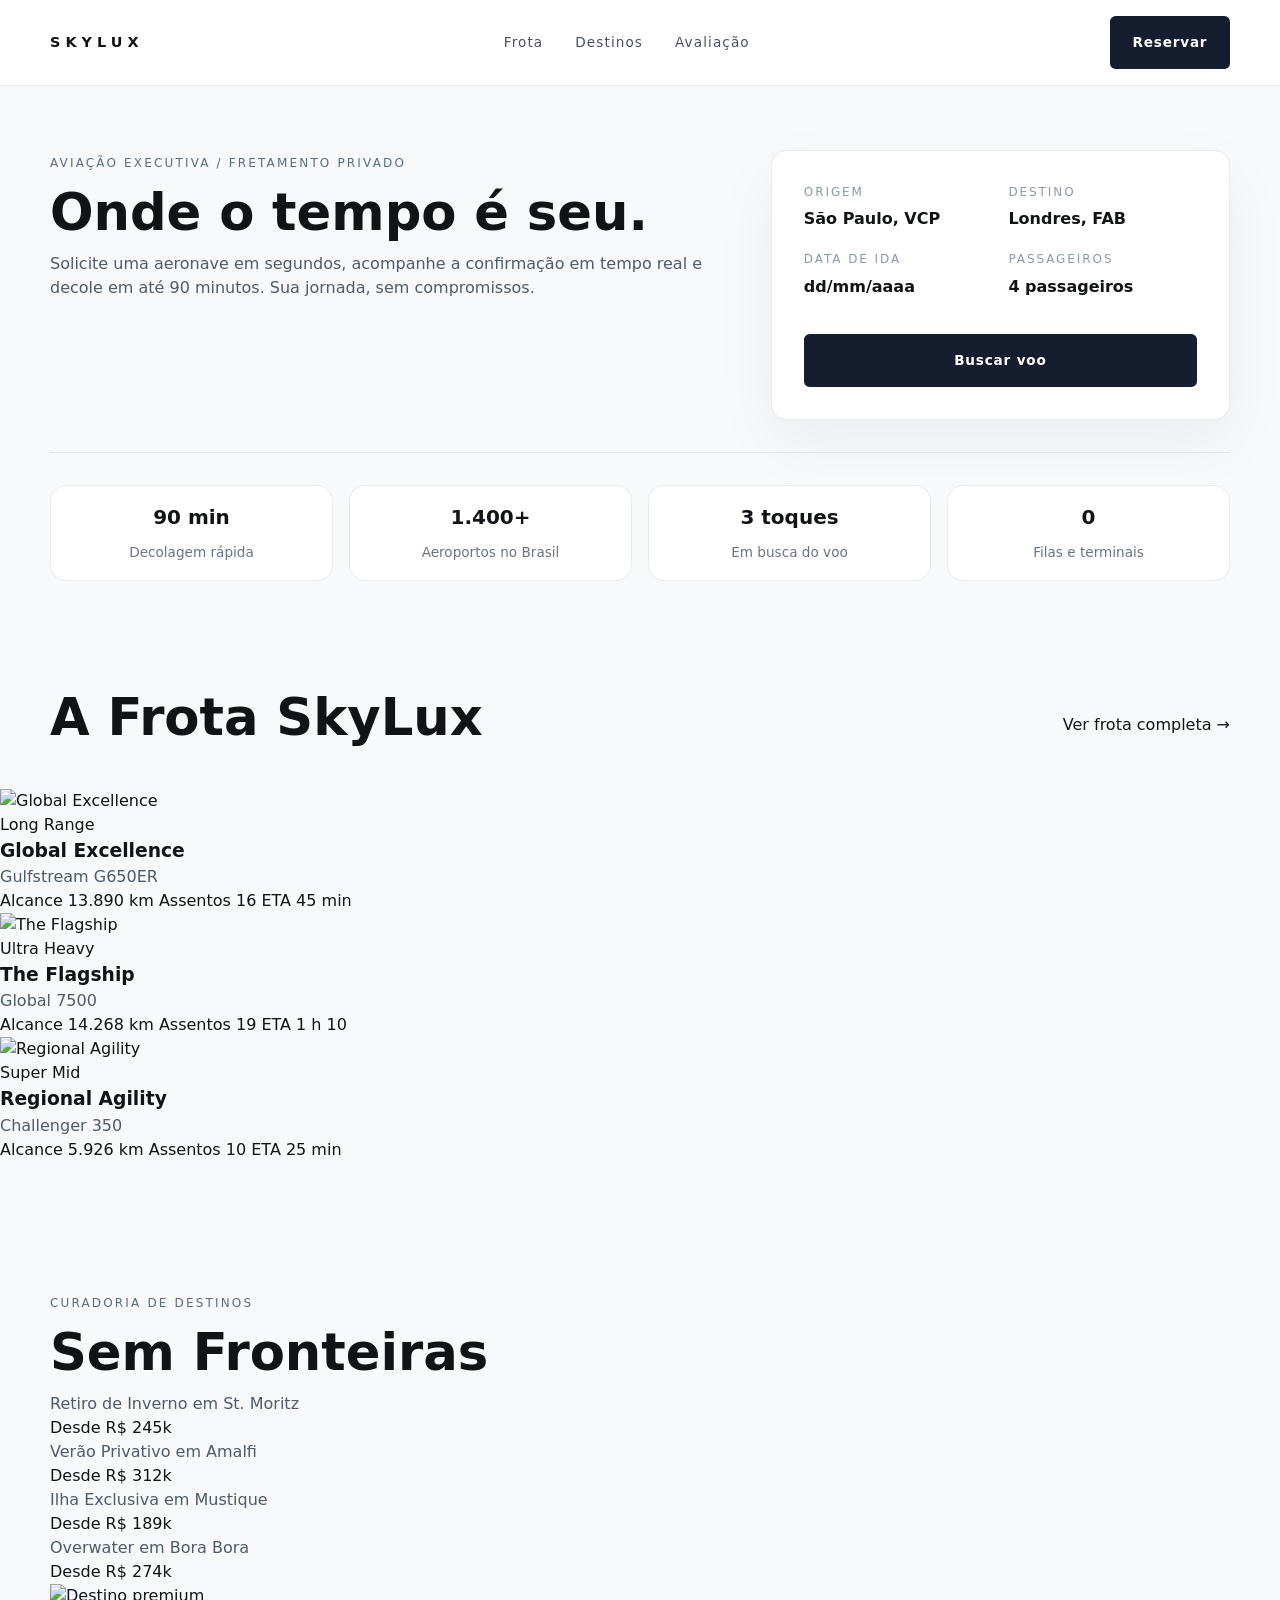
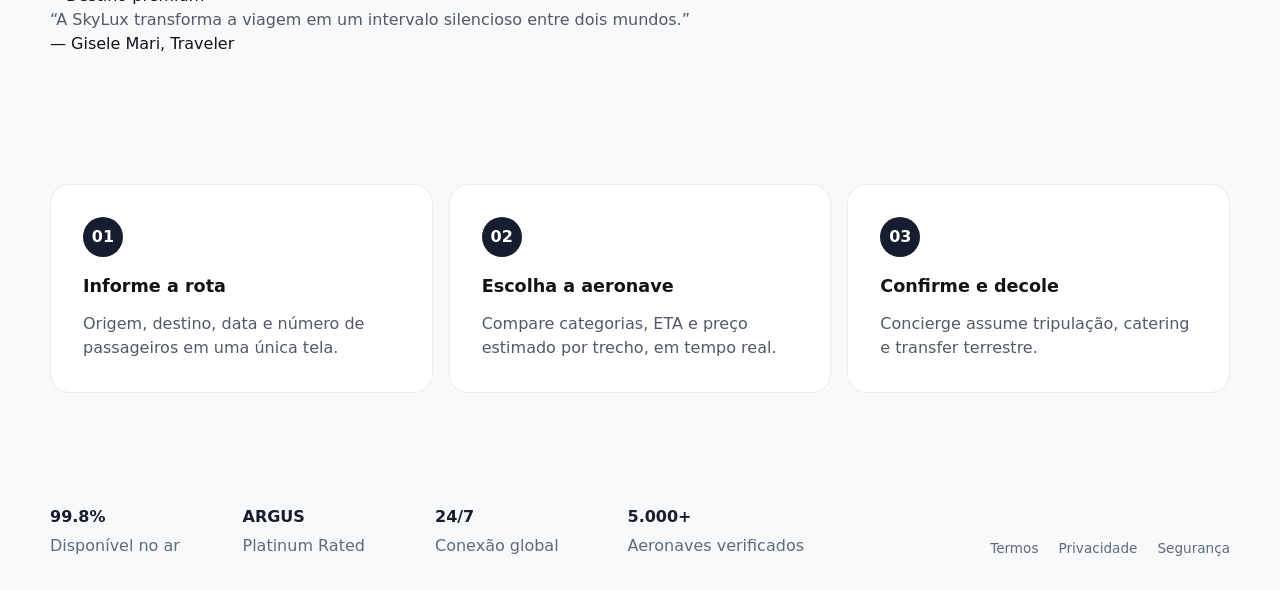
==== Home/index.html @ 11ca6bd5 "Organização e Adição de Paginas" ====
<!DOCTYPE html>
<html lang="pt-BR">
<head>
  <meta charset="UTF-8">
  <meta name="viewport" content="width=device-width, initial-scale=1.0">
  <title>SkyLux | Aviação Executiva</title>
  <link rel="stylesheet" href="style.css">
</head>
<body>
  <header class="site-header">
    <div class="container header-inner">
      <div class="brand">SKYLUX</div>
      <nav class="main-nav">
        <a href="#frota">Frota</a>
        <a href="#destinos">Destinos</a>
        <a href="#avaliacao">Avaliação</a>
      </nav>
      <a class="button button-primary" href="#reservar">Reservar</a>
    </div>
  </header>

  <main>
    <section class="hero">
      <div class="container hero-grid">
        <div class="hero-copy">
          <span class="label">Aviação executiva / fretamento privado</span>
          <h1>Onde o tempo é seu.</h1>
          <p>Solicite uma aeronave em segundos, acompanhe a confirmação em tempo real e decole em até 90 minutos. Sua jornada, sem compromissos.</p>
        </div>

        <div class="hero-panel" id="reservar">
          <div class="form-row">
            <div>
              <span class="field-label">Origem</span>
              <strong>São Paulo, VCP</strong>
            </div>
            <div>
              <span class="field-label">Destino</span>
              <strong>Londres, FAB</strong>
            </div>
          </div>
          <div class="form-row">
            <div>
              <span class="field-label">Data de ida</span>
              <strong>dd/mm/aaaa</strong>
            </div>
            <div>
              <span class="field-label">Passageiros</span>
              <strong>4 passageiros</strong>
            </div>
          </div>
          <a class="button button-secondary" href="#frota">Buscar voo</a>
        </div>
      </div>

      <div class="container hero-stats">
        <div class="stat">
          <strong>90 min</strong>
          <span>Decolagem rápida</span>
        </div>
        <div class="stat">
          <strong>1.400+</strong>
          <span>Aeroportos no Brasil</span>
        </div>
        <div class="stat">
          <strong>3 toques</strong>
          <span>Em busca do voo</span>
        </div>
        <div class="stat">
          <strong>0</strong>
          <span>Filas e terminais</span>
        </div>
      </div>
    </section>
  
<section class="section" id="frota">
      <div class="container section-header">
        <h2>A Frota SkyLux</h2>
        <a class="link-small" href="#">Ver frota completa →</a>
      </div>

      <div class="fleet-grid">
        <article class="fleet-card">
          <img src="https://images.unsplash.com/photo-1502920917128-1aa500764b0b?auto=format&fit=crop&w=900&q=80" alt="Global Excellence">
          <div class="fleet-content">
            <div class="fleet-tag">Long Range</div>
            <h3>Global Excellence</h3>
            <p>Gulfstream G650ER</p>
            <div class="fleet-meta">
              <span>Alcance 13.890 km</span>
              <span>Assentos 16</span>
              <span>ETA 45 min</span>
            </div>
          </div>
        </article>

        <article class="fleet-card">
          <img src="https://images.unsplash.com/photo-1526861712358-4b98e83f4d8f?auto=format&fit=crop&w=900&q=80" alt="The Flagship">
          <div class="fleet-content">
            <div class="fleet-tag">Ultra Heavy</div>
            <h3>The Flagship</h3>
            <p>Global 7500</p>
            <div class="fleet-meta">
              <span>Alcance 14.268 km</span>
              <span>Assentos 19</span>
              <span>ETA 1 h 10</span>
            </div>
          </div>
        </article>

        <article class="fleet-card">
          <img src="https://images.unsplash.com/photo-1504196606672-aef5c9cefc92?auto=format&fit=crop&w=900&q=80" alt="Regional Agility">
          <div class="fleet-content">
            <div class="fleet-tag">Super Mid</div>
            <h3>Regional Agility</h3>
            <p>Challenger 350</p>
            <div class="fleet-meta">
              <span>Alcance 5.926 km</span>
              <span>Assentos 10</span>
              <span>ETA 25 min</span>
            </div>
          </div>
        </article>
      </div>
    </section>

    <section class="section section-dark" id="destinos">
      <div class="container destino-grid">
        <div class="destino-copy">
          <span class="label label-light">Curadoria de Destinos</span>
          <h2>Sem Fronteiras</h2>
          <div class="destino-list">
            <div>
              <p class="destino-title">Retiro de Inverno em St. Moritz</p>
              <span>Desde R$ 245k</span>
            </div>
            <div>
              <p class="destino-title">Verão Privativo em Amalfi</p>
              <span>Desde R$ 312k</span>
            </div>
            <div>
              <p class="destino-title">Ilha Exclusiva em Mustique</p>
              <span>Desde R$ 189k</span>
            </div>
            <div>
              <p class="destino-title">Overwater em Bora Bora</p>
              <span>Desde R$ 274k</span>
            </div>
          </div>
        </div>

        <div class="destino-media">
          <img src="https://images.unsplash.com/photo-1500530855697-b586d89ba3ee?auto=format&fit=crop&w=700&q=80" alt="Destino premium">
          <div class="quote-card">
            <p>“A SkyLux transforma a viagem em um intervalo silencioso entre dois mundos.”</p>
            <span>— Gisele Mari, Traveler</span>
          </div>
        </div>
      </div>
    </section>

    <section class="section steps-section">
      <div class="container steps-grid">
        <article class="step-card">
          <span class="step-number">01</span>
          <h3>Informe a rota</h3>
          <p>Origem, destino, data e número de passageiros em uma única tela.</p>
        </article>
        <article class="step-card">
          <span class="step-number">02</span>
          <h3>Escolha a aeronave</h3>
          <p>Compare categorias, ETA e preço estimado por trecho, em tempo real.</p>
        </article>
        <article class="step-card">
          <span class="step-number">03</span>
          <h3>Confirme e decole</h3>
          <p>Concierge assume tripulação, catering e transfer terrestre.</p>
        </article>
      </div>
    </section>
  </main>
 
  <footer class="site-footer">
    <div class="container footer-grid">
      <div class="footer-stats">
        <div>
          <strong>99.8%</strong>
          <span>Disponível no ar</span>
        </div>
        <div>
          <strong>ARGUS</strong>
          <span>Platinum Rated</span>
        </div>
        <div>
          <strong>24/7</strong>
          <span>Conexão global</span>
        </div>
        <div>
          <strong>5.000+</strong>
          <span>Aeronaves verificados</span>
        </div>
      </div>
      <div class="footer-links">
        <a href="#">Termos</a>
        <a href="#">Privacidade</a>
        <a href="#">Segurança</a>
      </div>
    </div>
  </footer>
</body>
</html>
---- Home/style.css ----
* {
  box-sizing: border-box;
  margin: 0;
  padding: 0;
}

:root {
  color-scheme: light;
  font-family: Inter, system-ui, -apple-system, BlinkMacSystemFont, "Segoe UI", sans-serif;
  color: #111316;
  background: #f7f9fb;
  font-size: 16px;
  line-height: 1.5;
}

body {
  min-height: 100vh;
  background: #f7f9fb;
}

img {
  display: block;
  max-width: 100%;
}

.container {
  width: min(1180px, calc(100% - 2rem));
  margin: 0 auto;
}

.site-header {
  position: sticky;
  top: 0;
  z-index: 10;
  background: rgba(255, 255, 255, 0.95);
  backdrop-filter: blur(14px);
  border-bottom: 1px solid rgba(17, 19, 22, 0.08);
}

.header-inner {
  display: flex;
  align-items: center;
  justify-content: space-between;
  gap: 1rem;
  padding: 1rem 0;
}

.brand {
  font-weight: 700;
  letter-spacing: 0.35em;
  text-transform: uppercase;
  font-size: 0.9rem;
}

.main-nav {
  display: flex;
  align-items: center;
  gap: 2rem;
}

.main-nav a,
.link-small,
.site-footer a,
.button {
  text-decoration: none;
  color: inherit;
}

.main-nav a {
  font-size: 0.85rem;
  letter-spacing: 0.08em;
  color: #48515e;
}

.button {
  display: inline-flex;
  align-items: center;
  justify-content: center;
  padding: 0.95rem 1.35rem;
  border-radius: 0.35rem;
  border: 1px solid transparent;
  font-size: 0.85rem;
  font-weight: 700;
  letter-spacing: 0.06em;
}
.button-primary {
  background: #151d2f;
  color: #fff;
}

.button-secondary {
  width: 100%;
  margin-top: 1rem;
  background: #151d2f;
  color: #fff;
}

.hero {
  padding: 4rem 0 2rem;
}

.hero-grid {
  display: grid;
  grid-template-columns: 1.2fr 0.8fr;
  gap: 2rem;
  align-items: start;
}

.hero-copy {
  max-width: 42rem;
}

.label {
  display: inline-block;
  margin-bottom: 1rem;
  font-size: 0.75rem;
  letter-spacing: 0.18em;
  text-transform: uppercase;
  color: #5d6b7f;
}

.hero-copy h1,
.section h2 {
  margin-bottom: 1rem;
  font-size: clamp(2.4rem, 4vw, 4rem);
  line-height: 0.95;
}

.hero-copy p,
.section p,
.step-card p,
.destino-copy p {
  color: #505a68;
  max-width: 42rem;
}

.hero-panel {
  padding: 2rem;
  border: 1px solid rgba(17, 19, 22, 0.08);
  border-radius: 1rem;
  background: #fff;
  box-shadow: 0 24px 65px rgba(17, 19, 22, 0.05);
}

.form-row {
  display: grid;
  grid-template-columns: repeat(2, minmax(0, 1fr));
  gap: 1rem;
  margin-bottom: 1.2rem;
}

.field-label {
  display: block;
  margin-bottom: 0.4rem;
  font-size: 0.75rem;
  text-transform: uppercase;
  letter-spacing: 0.16em;
  color: #8f98a7;
}

.hero-stats {
  display: grid;
  grid-template-columns: repeat(4, minmax(0, 1fr));
  gap: 1rem;
  margin: 2rem auto 0;
  padding: 2rem 0 1rem;
  border-top: 1px solid rgba(17, 19, 22, 0.08);
}

.stat {
  background: #fff;
  border: 1px solid rgba(17, 19, 22, 0.08);
  border-radius: 1rem;
  padding: 1rem 1.2rem;
  text-align: center;
}

.stat strong {
  display: block;
  font-size: 1.25rem;
  margin-bottom: 0.5rem;
}

.stat span {
  color: #6c7384;
  font-size: 0.85rem;
}

.section {
  padding: 4rem 0;
}

.section-header {
  display: flex;
  justify-content: space-between;
  align-items: center;
  gap: 1rem;
  margin-bottom: 2rem;
}

.steps-grid {
  display: grid;
  grid-template-columns: repeat(3, minmax(0, 1fr));
  gap: 1rem;
}

.step-card {
  background: #fff;
  border: 1px solid rgba(17, 19, 22, 0.08);
  border-radius: 1.2rem;
  padding: 2rem;
}

.step-number {
  display: inline-flex;
  width: 2.5rem;
  height: 2.5rem;
  align-items: center;
  justify-content: center;
  border-radius: 50%;
  background: #151d2f;
  color: #fff;
  font-weight: 700;
  margin-bottom: 1rem;
}

.step-card h3 {
  margin-bottom: 0.75rem;
  font-size: 1.1rem;
}

.site-footer {
  padding: 3rem 0 2rem;
}

.footer-grid {
  display: flex;
  justify-content: space-between;
  align-items: flex-end;
  gap: 1rem;
  color: #5d6b7f;
}

.footer-stats {
  display: grid;
  grid-template-columns: repeat(4, minmax(0, 1fr));
  gap: 1rem;
}

.footer-stats strong {
  display: block;
  color: #151d2f;
  margin-bottom: 0.35rem;
}

.footer-links {
  display: flex;
  gap: 1.25rem;
  align-items: center;
}

.footer-links a {
  color: #5d6b7f;
  font-size: 0.85rem;
}

@media (max-width: 980px) {
  .hero-grid,
  .destino-grid,
  .fleet-grid,
  .steps-grid,
  .footer-grid,
  .hero-stats {
    grid-template-columns: 1fr;
  }

  .main-nav {
    display: none;
  }
}

@media (max-width: 680px) {
  .header-inner {
    flex-wrap: wrap;
    justify-content: center;
  }

  .hero {
    padding-top: 3rem;
  }

  .hero-panel,
  .fleet-card,
  .quote-card,
  .step-card {
    padding: 1.25rem;
  }

  .hero-copy h1,
  .section-header h2 {
    font-size: 2.2rem;
  }

  .hero-stats {
    padding: 1.5rem 0 0;
  }

  .quote-card {
    position: static;
    margin-top: 1.25rem;
  }

  .footer-links {
    flex-wrap: wrap;
    justify-content: center;
  }
}
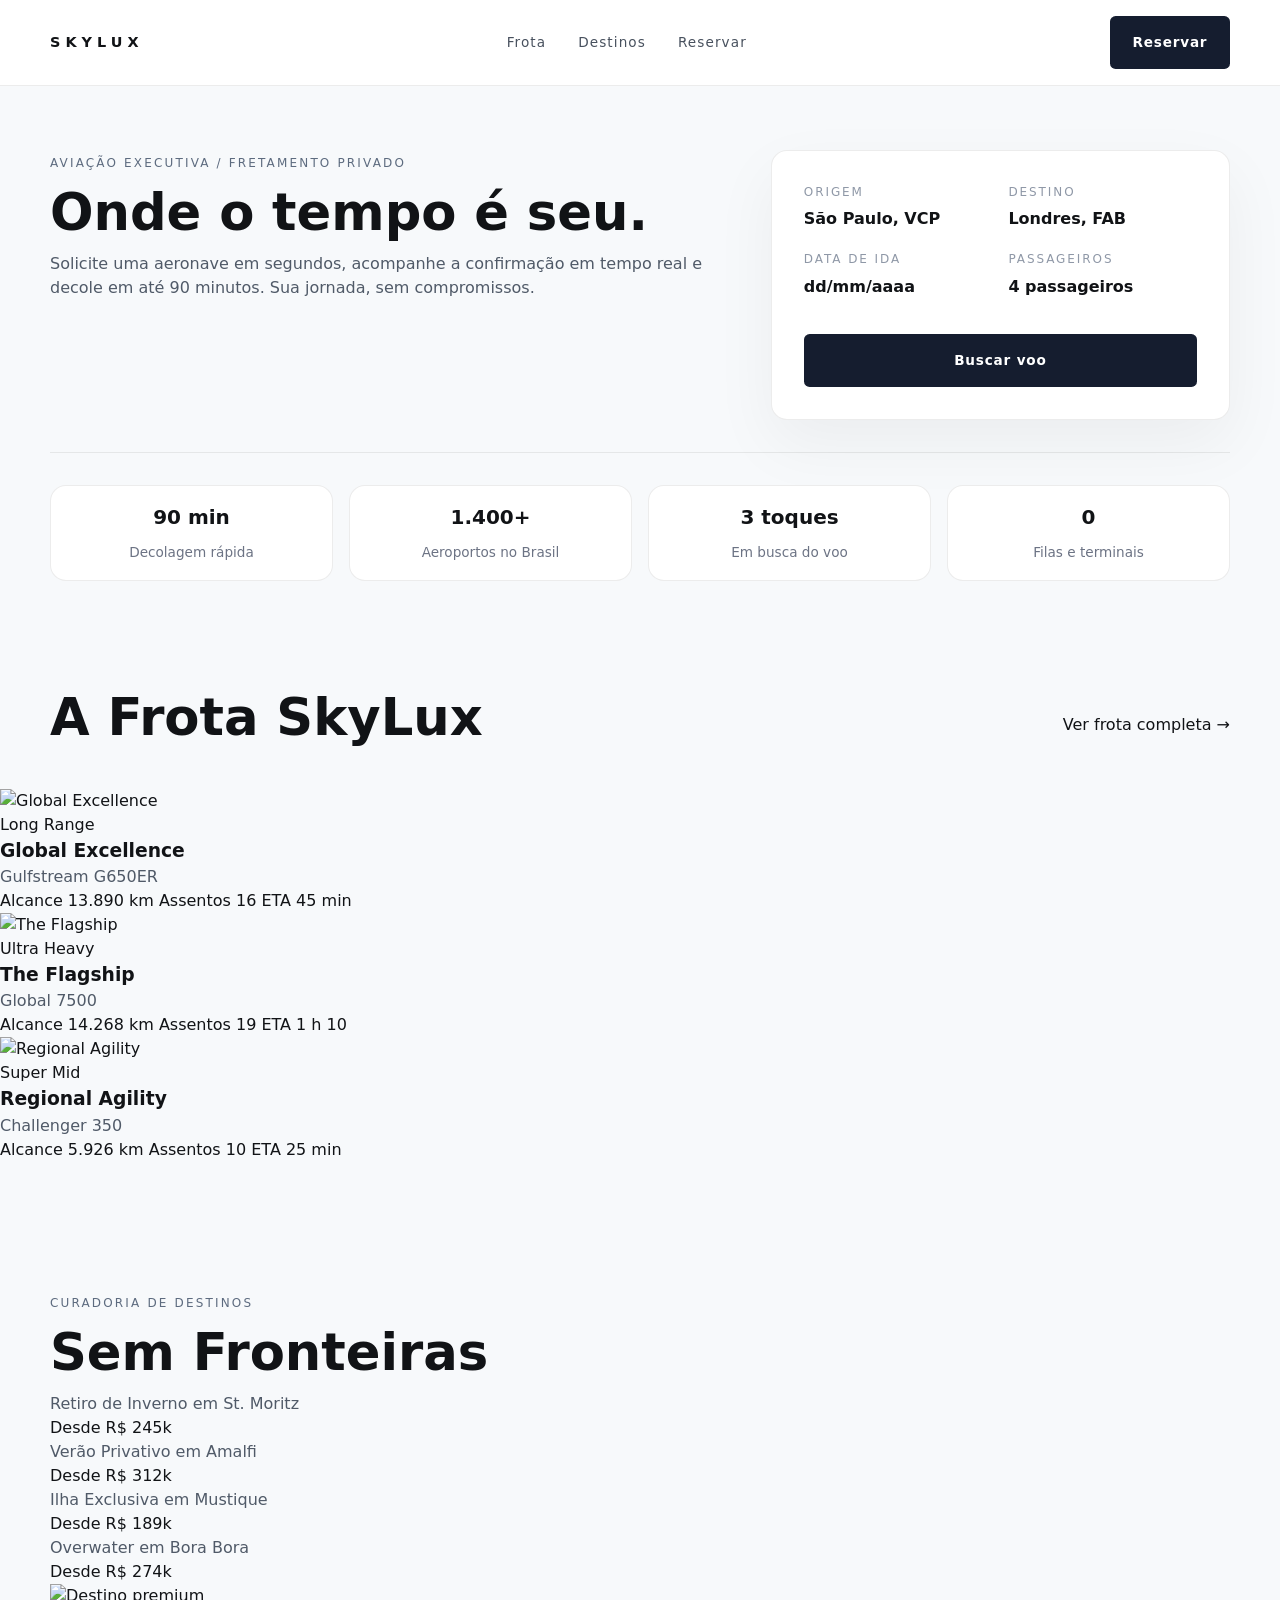
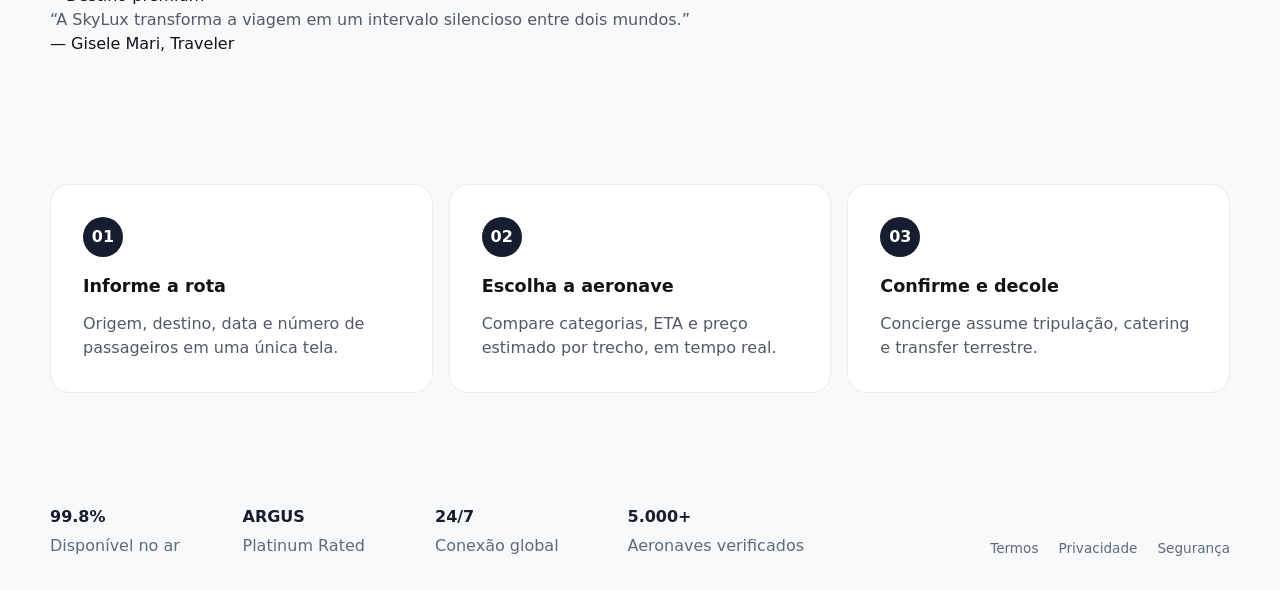
==== commit c0969c2c: "Adicção das margens e Correção dos textos" ====
--- a/Home/index.html
+++ b/Home/index.html
@@ -3,7 +3,7 @@
 <head>
   <meta charset="UTF-8">
   <meta name="viewport" content="width=device-width, initial-scale=1.0">
-  <title>SkyLux | Aviação Executiva</title>
+  <title>SkyLux</title>
   <link rel="stylesheet" href="style.css">
 </head>
 <body>
@@ -11,11 +11,11 @@
     <div class="container header-inner">
       <div class="brand">SKYLUX</div>
       <nav class="main-nav">
-        <a href="#frota">Frota</a>
-        <a href="#destinos">Destinos</a>
-        <a href="#avaliacao">Avaliação</a>
+        <a href="/Frota/frota.html">Frota</a>
+        <a href="/Destinos/destinos.html">Destinos</a>
+        <a href="/Reservar/reservar.html">Reservar</a>
       </nav>
-      <a class="button button-primary" href="#reservar">Reservar</a>
+      <a class="button button-primary" href="/Reservar/reservar.html">Reservar</a>
     </div>
   </header>
 
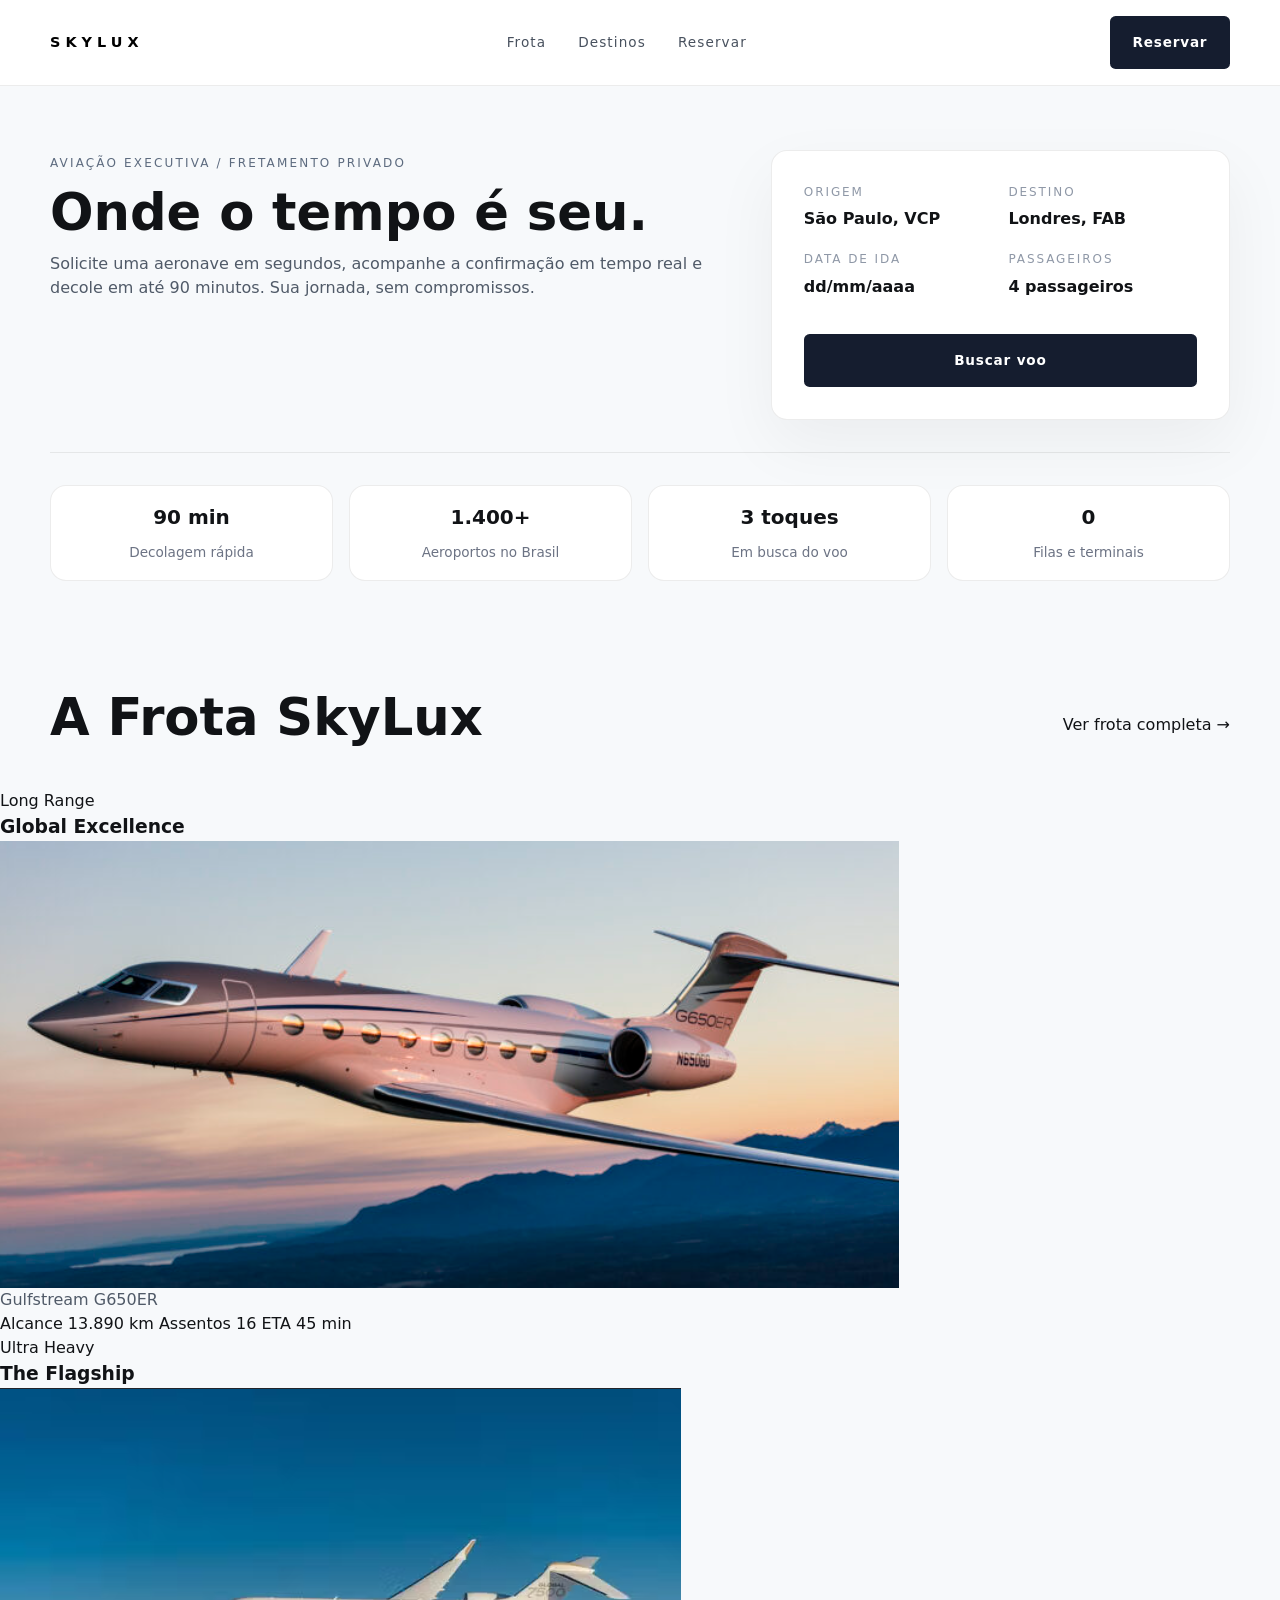
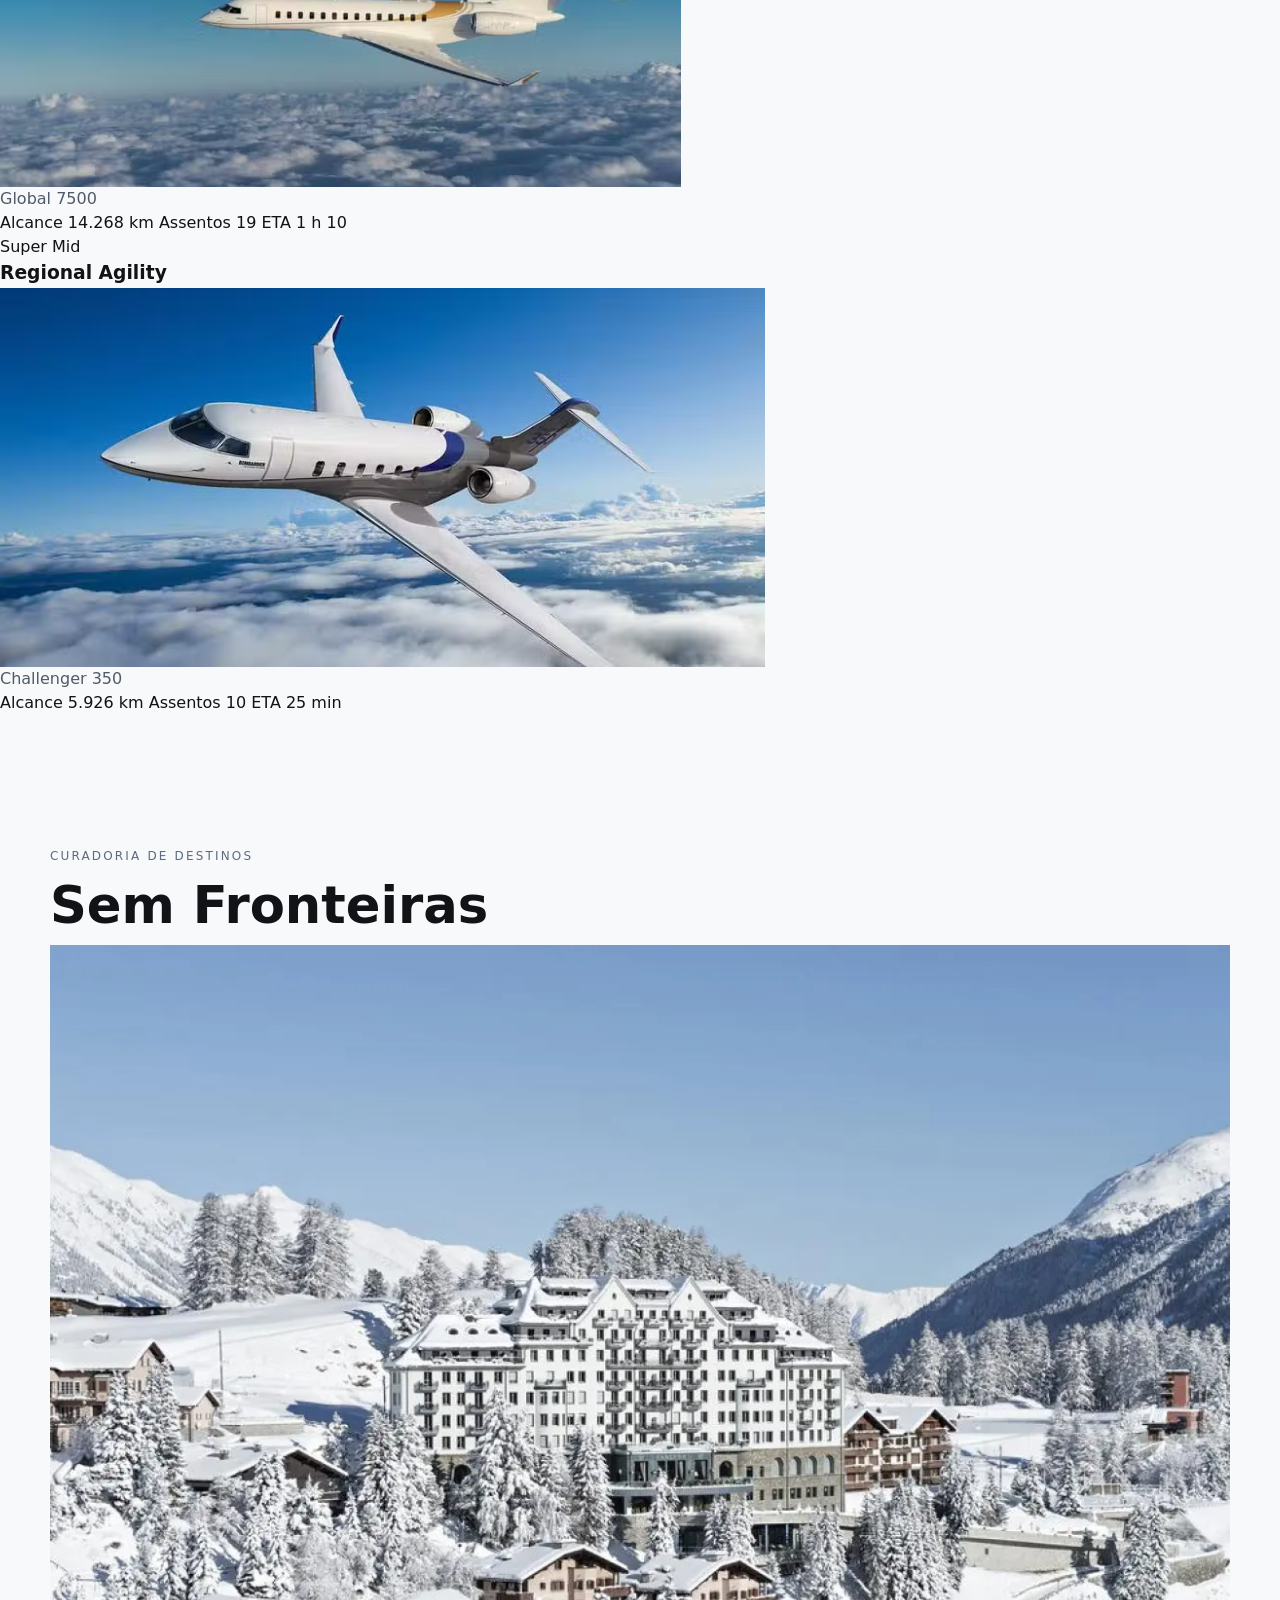
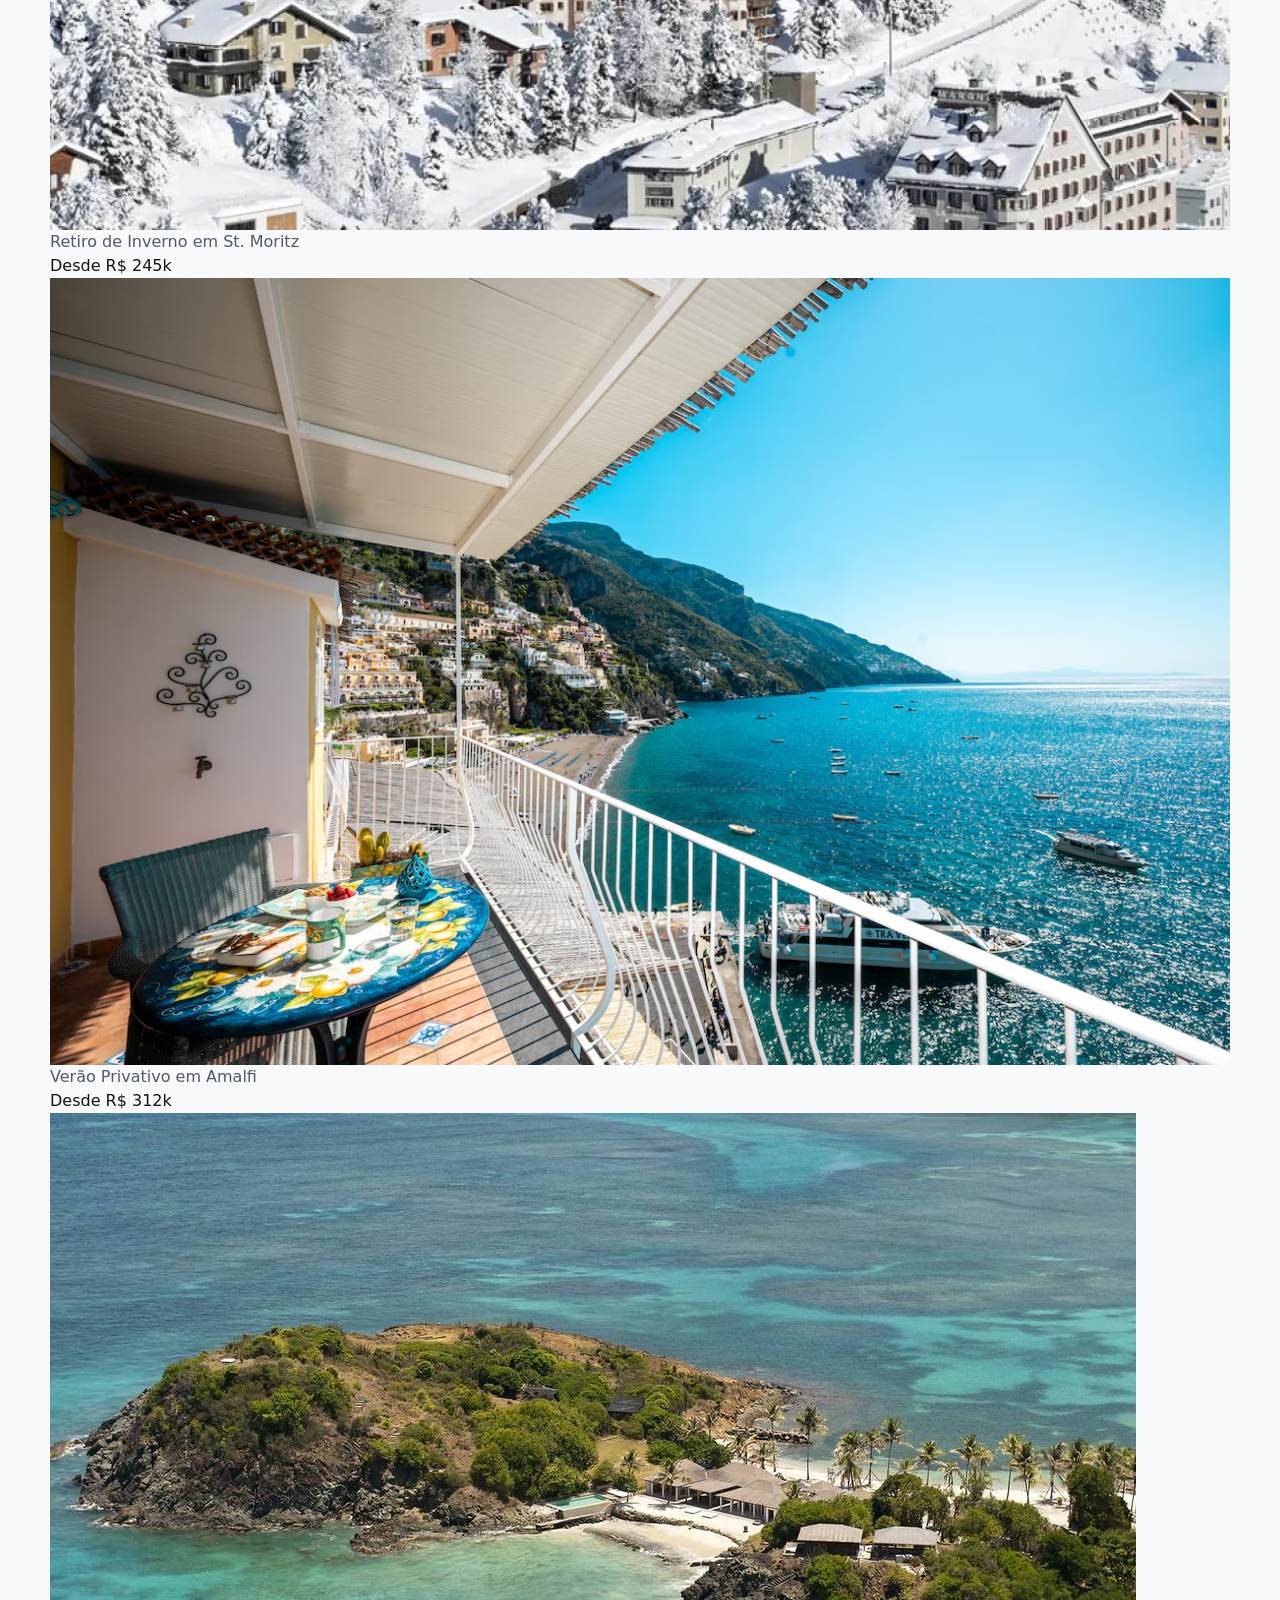
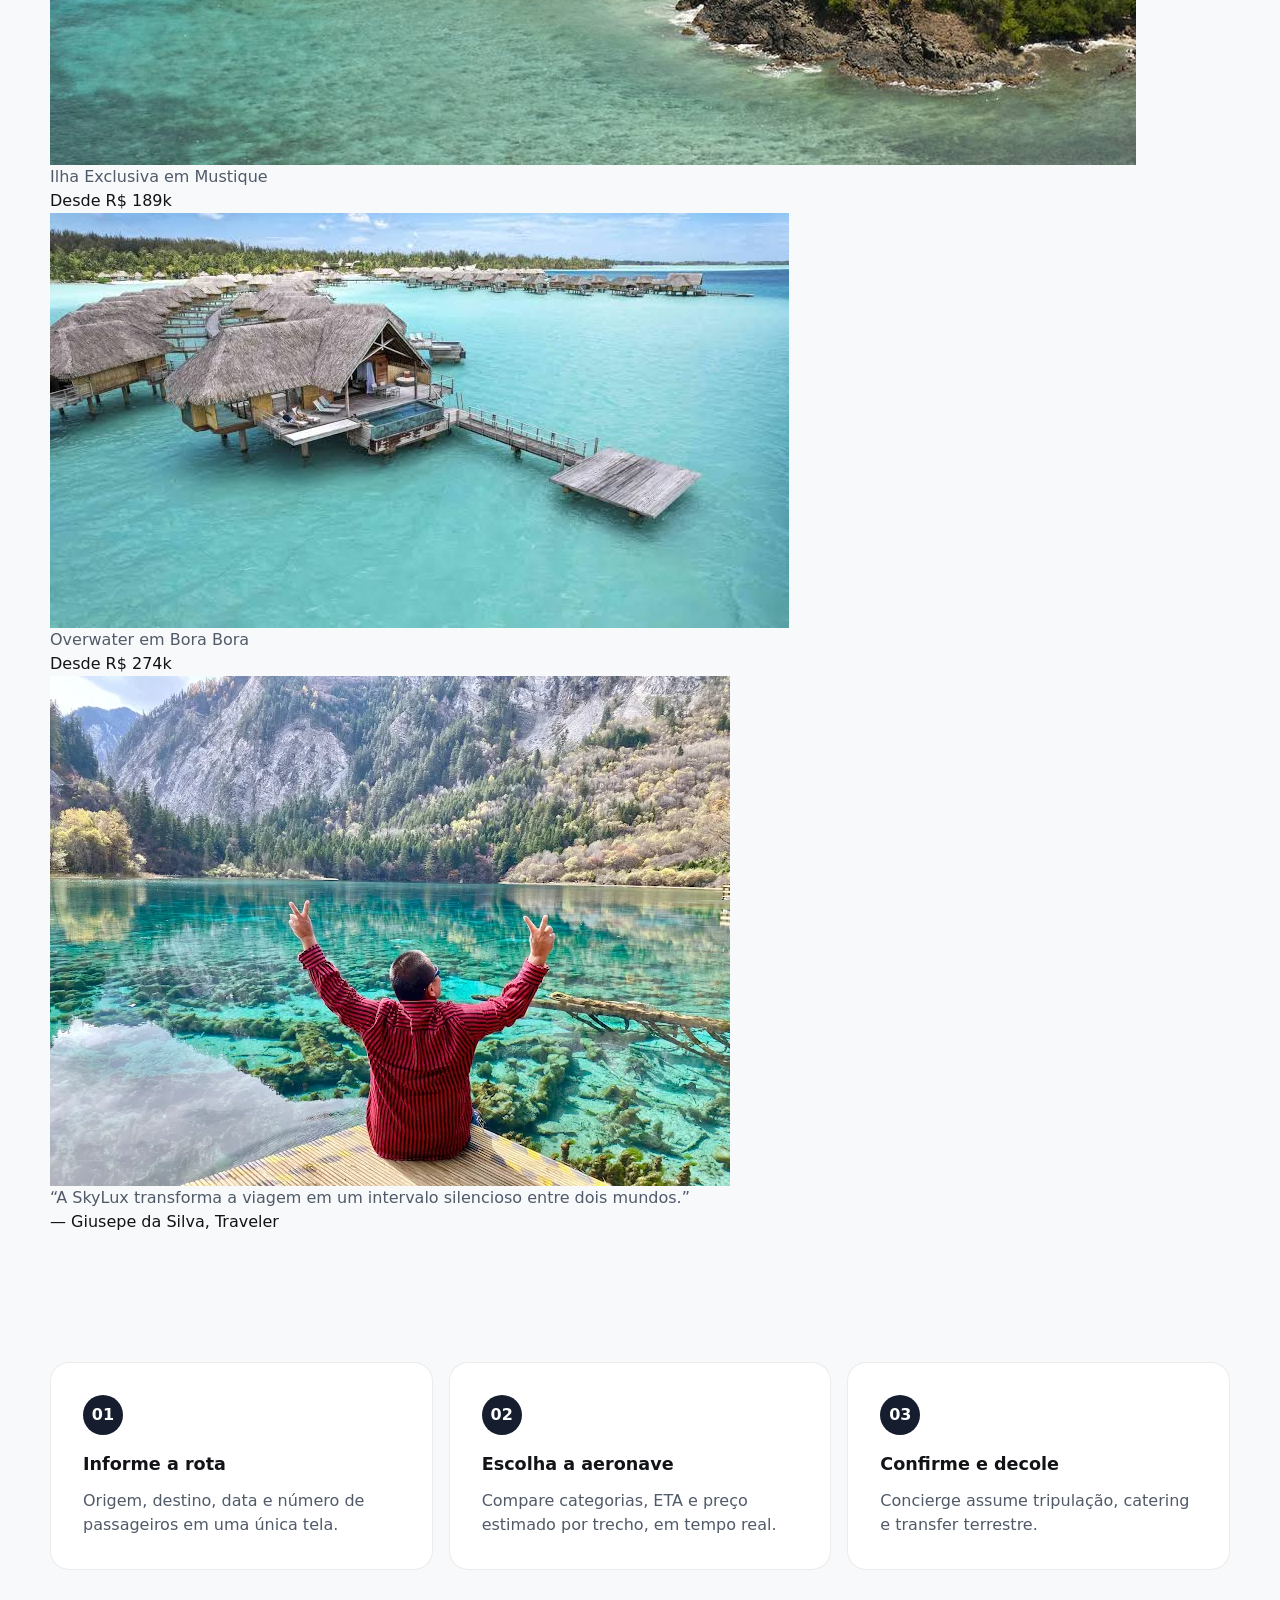
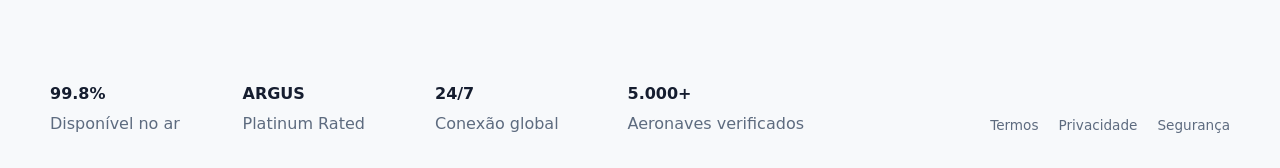
==== commit a73fff01: "Ajuste nas Imagens no HTML Ddestinos e Home" ====
--- a/Home/index.html
+++ b/Home/index.html
@@ -9,7 +9,7 @@
 <body>
   <header class="site-header">
     <div class="container header-inner">
-      <div class="brand">SKYLUX</div>
+      <a class="brand" href="/Home/index.html" style="text-decoration: none; color: black;">SKYLUX</a>
       <nav class="main-nav">
         <a href="/Frota/frota.html">Frota</a>
         <a href="/Destinos/destinos.html">Destinos</a>
@@ -49,7 +49,7 @@
               <strong>4 passageiros</strong>
             </div>
           </div>
-          <a class="button button-secondary" href="#frota">Buscar voo</a>
+          <a class="button button-secondary" href="/Frota/frota.html">Buscar voo</a>
         </div>
       </div>
 
@@ -76,15 +76,16 @@
 <section class="section" id="frota">
       <div class="container section-header">
         <h2>A Frota SkyLux</h2>
-        <a class="link-small" href="#">Ver frota completa →</a>
+        <a class="link-small" href="/Frota/frota.html">Ver frota completa →</a>
       </div>
 
       <div class="fleet-grid">
         <article class="fleet-card">
-          <img src="https://images.unsplash.com/photo-1502920917128-1aa500764b0b?auto=format&fit=crop&w=900&q=80" alt="Global Excellence">
+        
           <div class="fleet-content">
             <div class="fleet-tag">Long Range</div>
             <h3>Global Excellence</h3>
+             <img src="/Imagens/Captura de tela 2026-08-02 103123.png" alt="Global Excellence">
             <p>Gulfstream G650ER</p>
             <div class="fleet-meta">
               <span>Alcance 13.890 km</span>
@@ -95,10 +96,11 @@
         </article>
 
         <article class="fleet-card">
-          <img src="https://images.unsplash.com/photo-1526861712358-4b98e83f4d8f?auto=format&fit=crop&w=900&q=80" alt="The Flagship">
+       
           <div class="fleet-content">
             <div class="fleet-tag">Ultra Heavy</div>
             <h3>The Flagship</h3>
+             <img src="/Imagens/Captura de tela 2026-08-02 103324.png" alt="The Flagship">
             <p>Global 7500</p>
             <div class="fleet-meta">
               <span>Alcance 14.268 km</span>
@@ -109,10 +111,11 @@
         </article>
 
         <article class="fleet-card">
-          <img src="https://images.unsplash.com/photo-1504196606672-aef5c9cefc92?auto=format&fit=crop&w=900&q=80" alt="Regional Agility">
+      
           <div class="fleet-content">
             <div class="fleet-tag">Super Mid</div>
             <h3>Regional Agility</h3>
+             <img src="/Imagens/Captura de tela 2026-08-02 103547.png" alt="Regional Agility">
             <p>Challenger 350</p>
             <div class="fleet-meta">
               <span>Alcance 5.926 km</span>
@@ -131,18 +134,22 @@
           <h2>Sem Fronteiras</h2>
           <div class="destino-list">
             <div>
+              <img src="/Imagens/st-moritz.jpg" alt="Saint Moritz">
               <p class="destino-title">Retiro de Inverno em St. Moritz</p>
               <span>Desde R$ 245k</span>
             </div>
             <div>
+              <img src="/Imagens/Amalfi.avif" alt="Costa Amalfi">
               <p class="destino-title">Verão Privativo em Amalfi</p>
               <span>Desde R$ 312k</span>
             </div>
             <div>
+              <img src="/Imagens/Ilha_de_Mustique.jpg" alt="Mustique">
               <p class="destino-title">Ilha Exclusiva em Mustique</p>
               <span>Desde R$ 189k</span>
             </div>
             <div>
+              <img src="/Imagens/Overwater_Bora_Bora.jpeg" alt="Bora Bora">
               <p class="destino-title">Overwater em Bora Bora</p>
               <span>Desde R$ 274k</span>
             </div>
@@ -150,10 +157,10 @@
         </div>
 
         <div class="destino-media">
-          <img src="https://images.unsplash.com/photo-1500530855697-b586d89ba3ee?auto=format&fit=crop&w=700&q=80" alt="Destino premium">
+          <img src="/Imagens/avaliacao.png" alt="Avaliação de clientes">
           <div class="quote-card">
             <p>“A SkyLux transforma a viagem em um intervalo silencioso entre dois mundos.”</p>
-            <span>— Gisele Mari, Traveler</span>
+            <span>— Giusepe da Silva, Traveler</span>
           </div>
         </div>
       </div>
--- a/Home/style.css
+++ b/Home/style.css
@@ -3,6 +3,9 @@
   margin: 0;
   padding: 0;
 }
+@import url('https://fonts.googleapis.com/css2?family=Roboto+Flex:opsz,wght,XOPQ,XTRA,YOPQ,YTDE,YTFI,YTLC,YTUC@8..144,100..1000,96,468,79,-203,738,514,712&display=swap');
+@import url('https://fonts.googleapis.com/css2?family=Inter:ital,opsz,wght@0,14..32,100..900;1,14..32,100..900&family=Roboto+Flex:opsz,wght,XOPQ,XTRA,YOPQ,YTDE,YTFI,YTLC,YTUC@8..144,100..1000,96,468,79,-203,738,514,712&display=swap');
+
 
 :root {
   color-scheme: light;
@@ -21,6 +24,7 @@
 img {
   display: block;
   max-width: 100%;
+  height: auto;
 }
 
 .container {
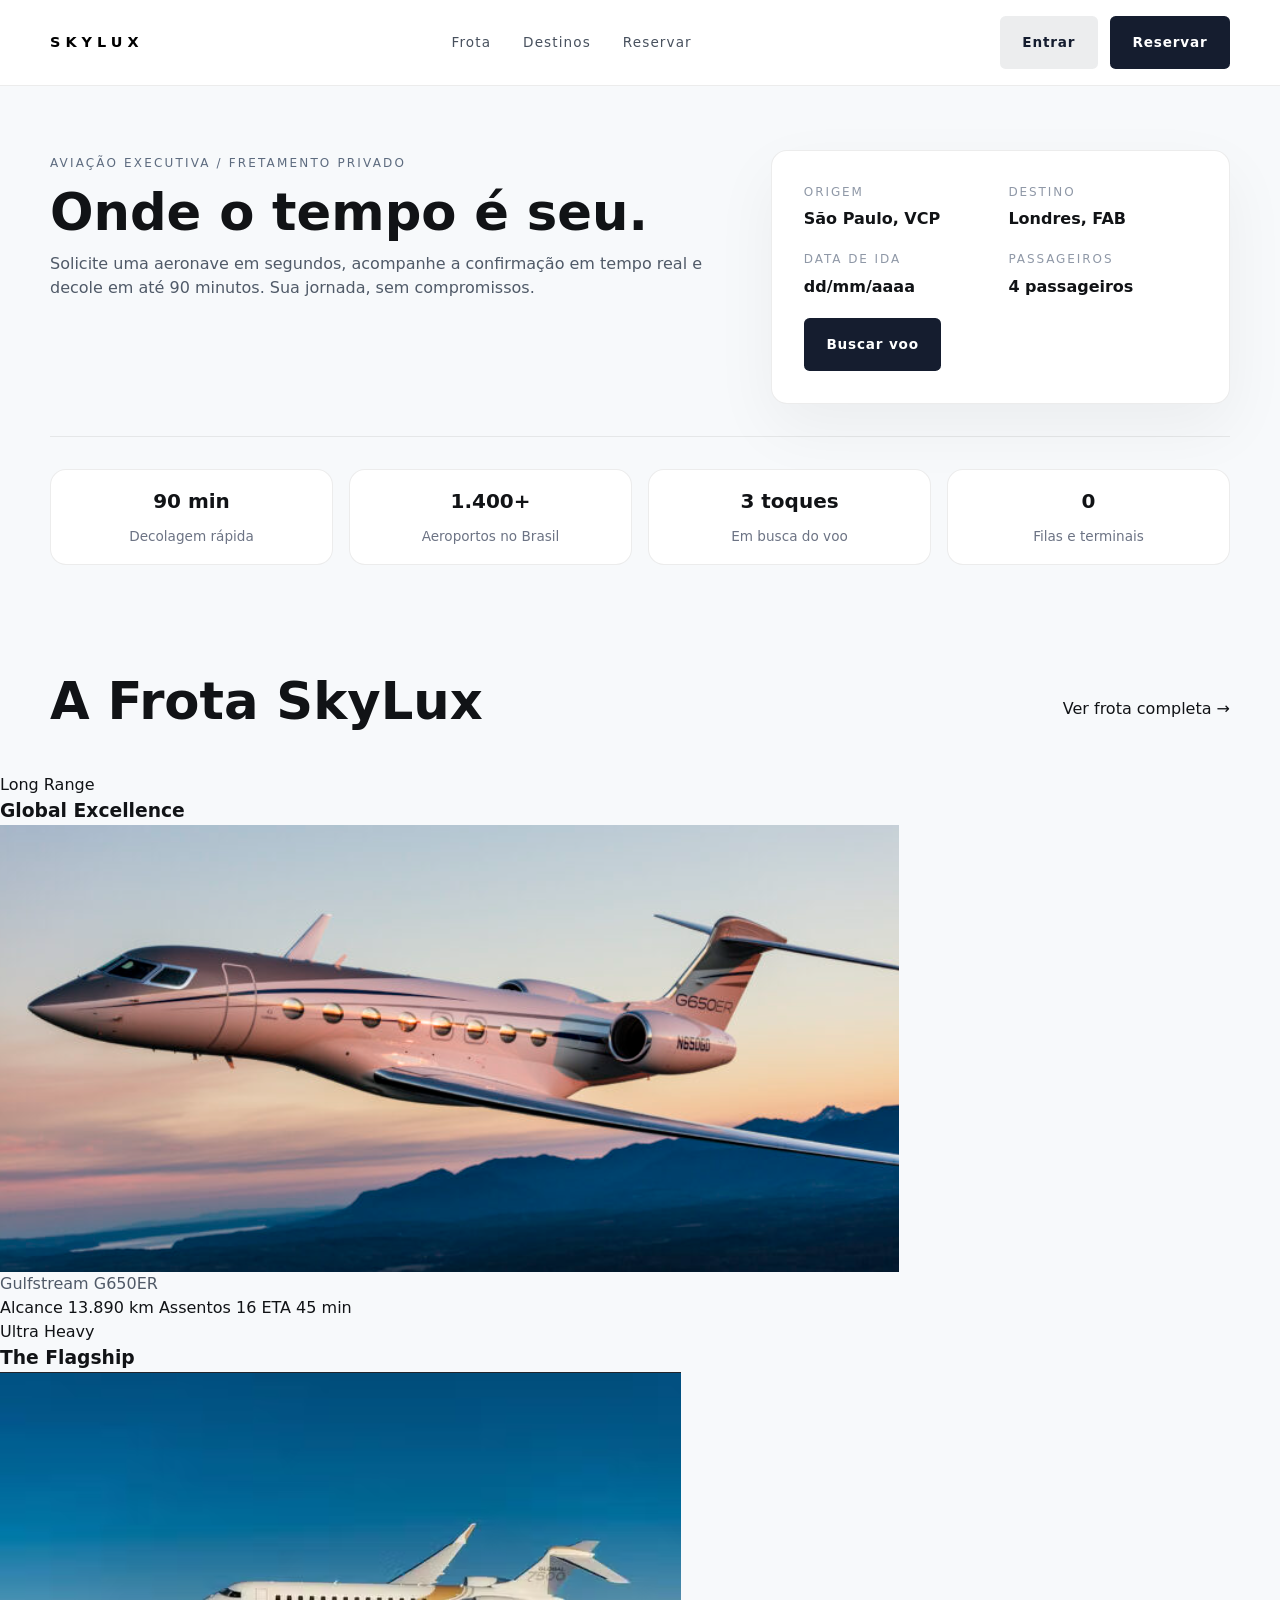
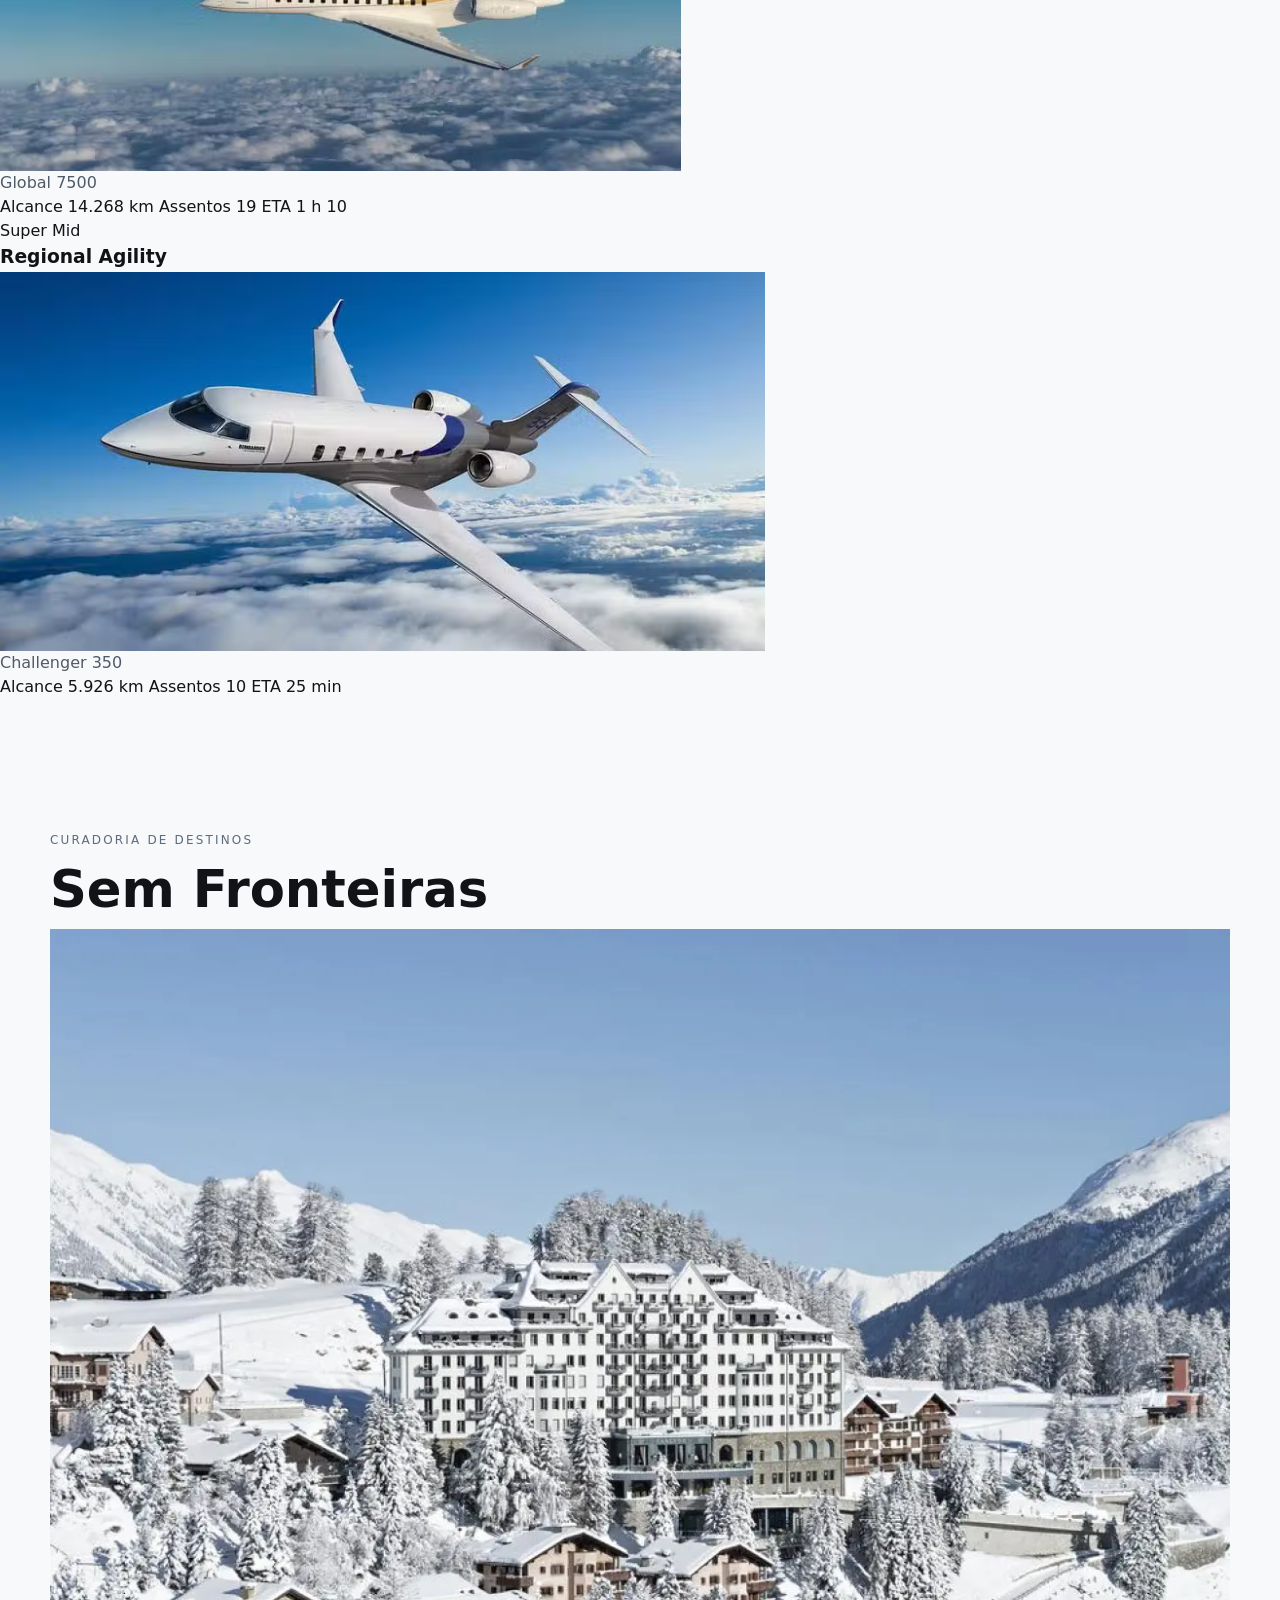
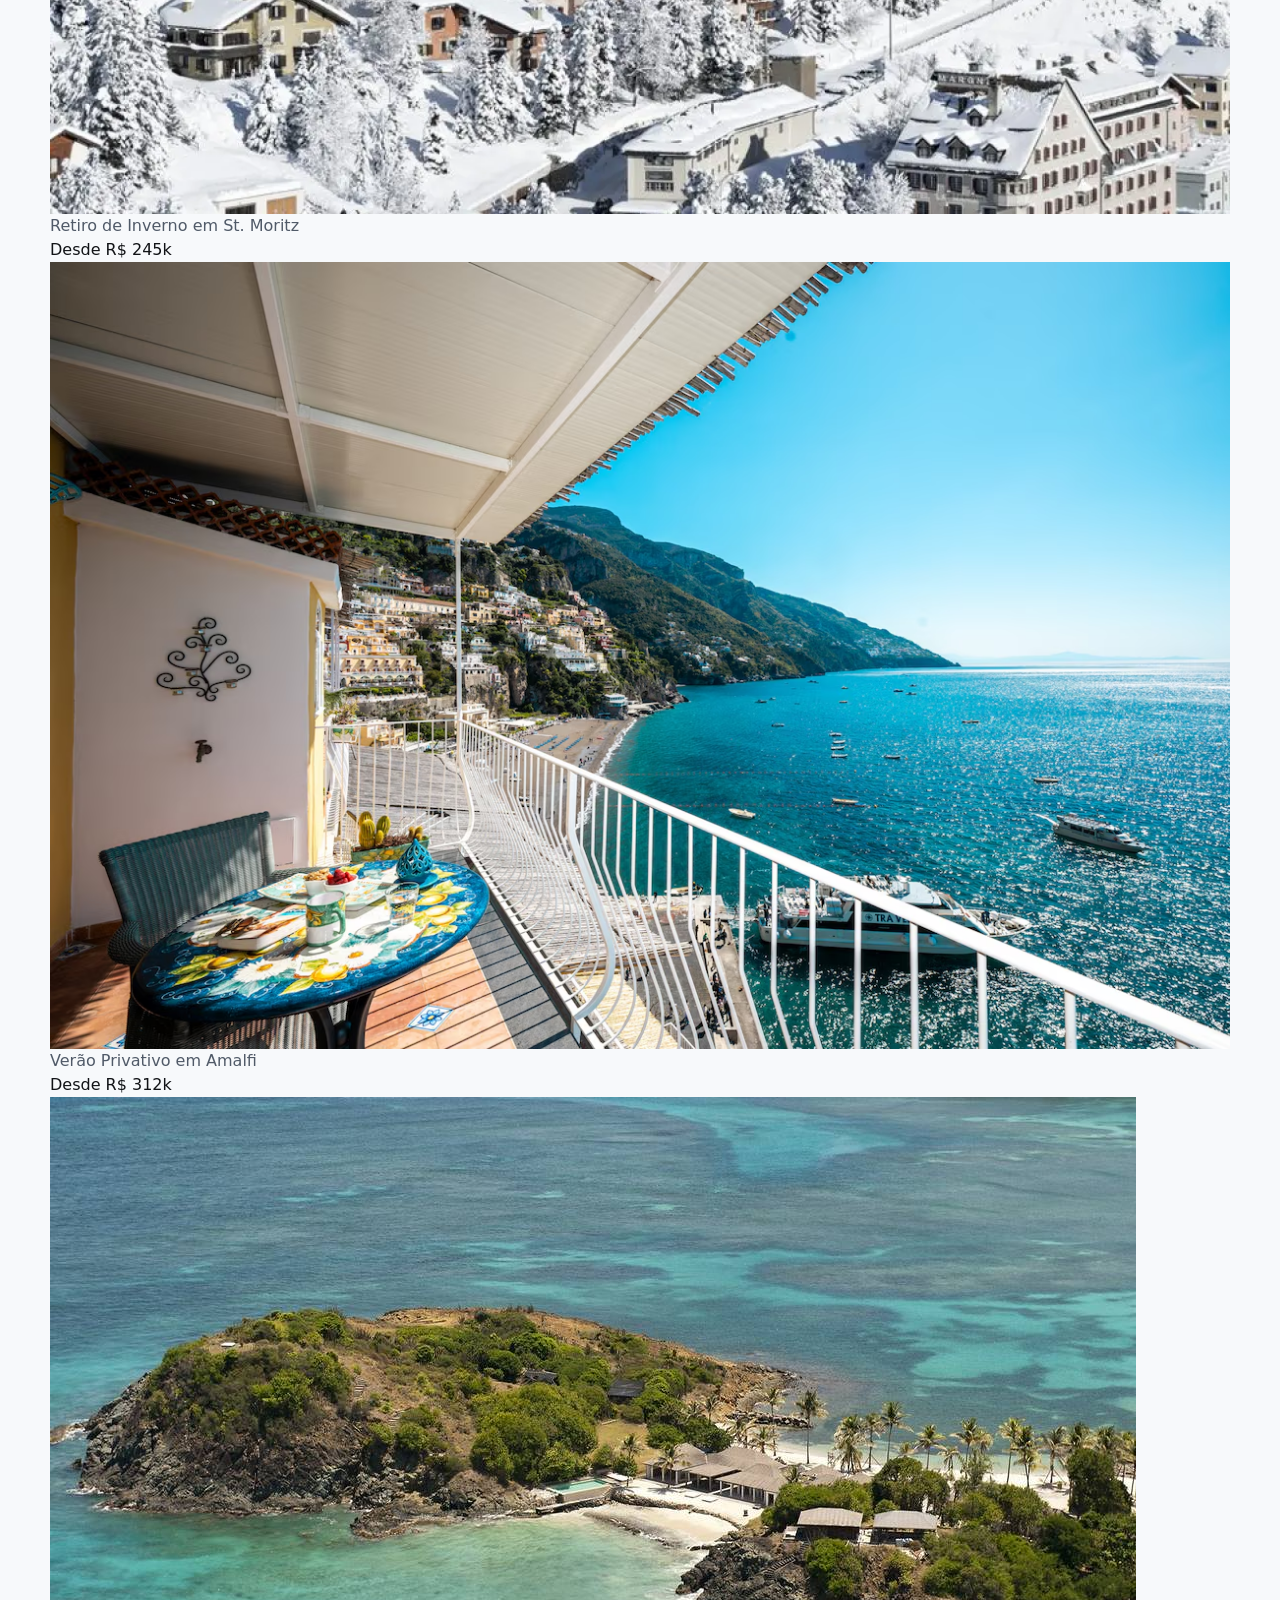
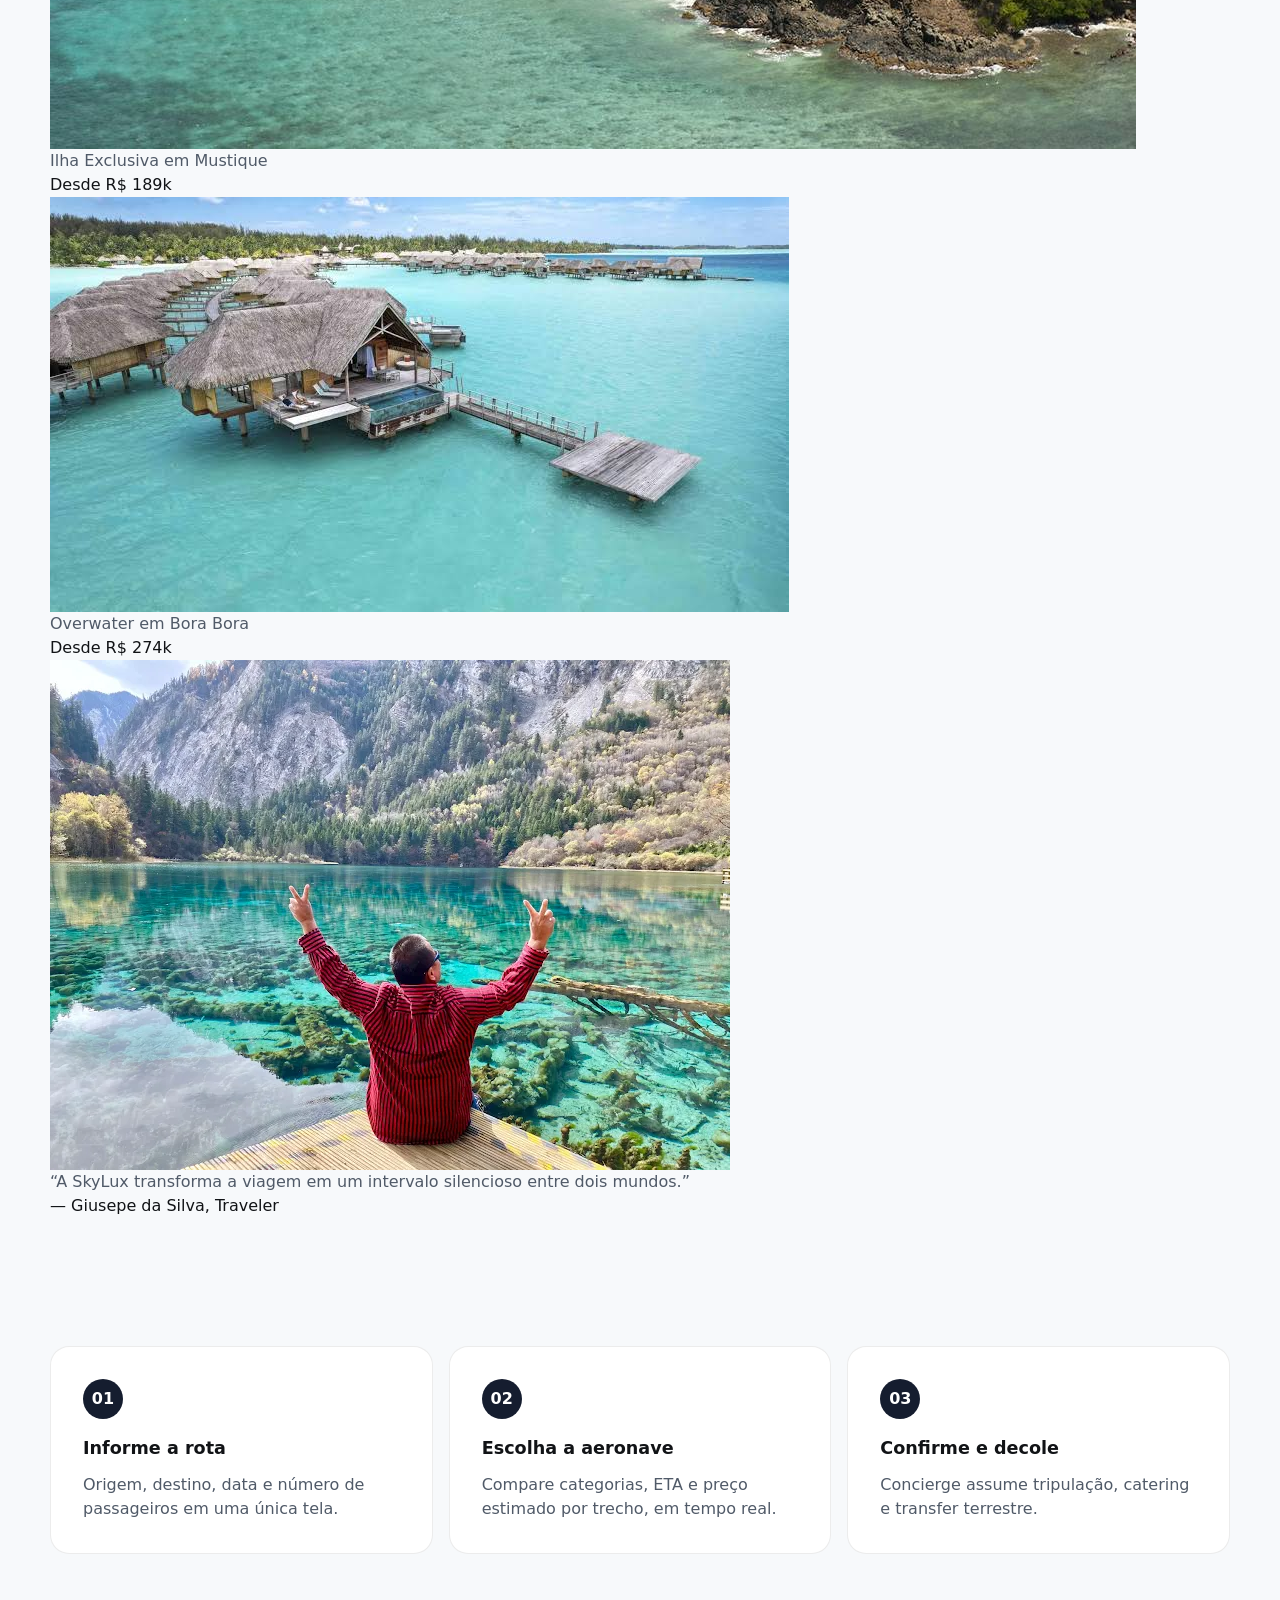
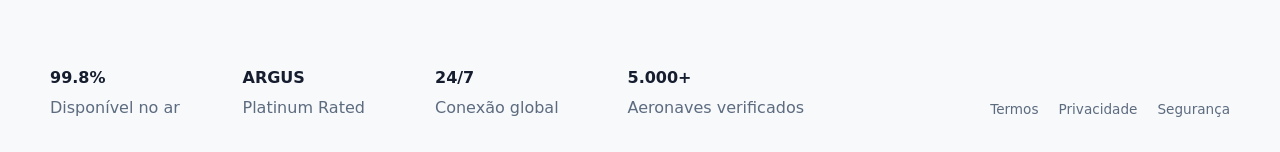
==== commit 2baf91bb: "Correção de alguns arquivos e Finalização" ====
--- a/Home/index.html
+++ b/Home/index.html
@@ -15,7 +15,10 @@
         <a href="/Destinos/destinos.html">Destinos</a>
         <a href="/Reservar/reservar.html">Reservar</a>
       </nav>
-      <a class="button button-primary" href="/Reservar/reservar.html">Reservar</a>
+      <div class="header-actions">
+        <a class="button button-tertiary" href="/Login/login.html">Entrar</a>
+        <a class="button button-primary" href="/Reservar/reservar.html">Reservar</a>
+      </div>
     </div>
   </header>
 
--- a/Home/style.css
+++ b/Home/style.css
@@ -76,6 +76,12 @@
   color: #48515e;
 }
 
+.header-actions {
+  display: flex;
+  align-items: center;
+  gap: 0.75rem;
+}
+
 .button {
   display: inline-flex;
   align-items: center;
@@ -92,9 +98,12 @@
   color: #fff;
 }
 
+.button-tertiary {
+  background: rgba(21, 29, 47, 0.08);
+  color: #151d2f;
+}
+
 .button-secondary {
-  width: 100%;
-  margin-top: 1rem;
   background: #151d2f;
   color: #fff;
 }
@@ -192,6 +201,75 @@
 
 .section {
   padding: 4rem 0;
+}
+
+.login-section {
+  padding: 6rem 0;
+}
+
+.login-panel {
+  max-width: 520px;
+  margin: 0 auto;
+  padding: 3rem;
+  border-radius: 1.25rem;
+  background: #fff;
+  box-shadow: 0 24px 65px rgba(17, 19, 22, 0.06);
+}
+
+.login-panel h1 {
+  margin: 0.5rem 0 1rem;
+  font-size: clamp(2rem, 3vw, 2.75rem);
+  line-height: 1.05;
+}
+
+.login-panel p {
+  margin-bottom: 2rem;
+  color: #505a68;
+  max-width: 36rem;
+}
+
+.login-form {
+  display: grid;
+  gap: 1rem;
+}
+
+.form-group {
+  display: grid;
+  gap: 0.5rem;
+}
+
+.form-input {
+  width: 100%;
+  padding: 0.95rem 1rem;
+  border: 1px solid rgba(17, 19, 22, 0.12);
+  border-radius: 0.75rem;
+  font: inherit;
+  background: #f7f9fb;
+}
+
+.form-actions {
+  display: flex;
+  justify-content: space-between;
+  align-items: center;
+  gap: 1rem;
+}
+
+.remember {
+  display: inline-flex;
+  align-items: center;
+  gap: 0.5rem;
+  color: #5d6b7f;
+  font-size: 0.9rem;
+}
+
+.login-footer {
+  margin-top: 1rem;
+  color: #6c7384;
+  font-size: 0.95rem;
+}
+
+.login-footer a {
+  color: #151d2f;
 }
 
 .section-header {
